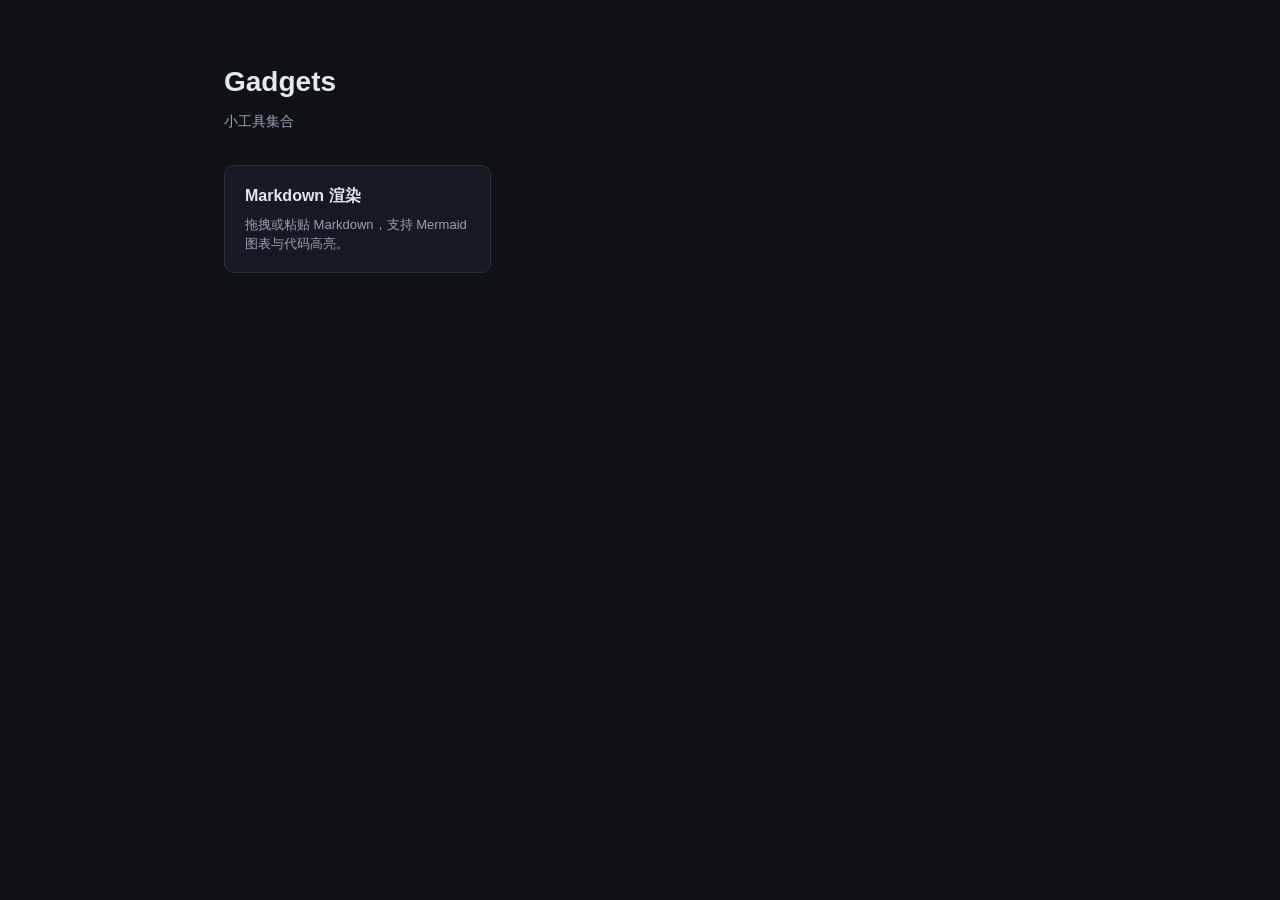
==== index.html @ c6bbdf9e "[GAD-1] Add Markdown viewer with Mermaid and code highlighting Static HTML/JS gadget loaded via CDN " ====
<!doctype html>
<html lang="zh-CN">
<head>
  <meta charset="utf-8" />
  <meta name="viewport" content="width=device-width, initial-scale=1" />
  <title>Gadgets · 小工具集</title>
  <link rel="stylesheet" href="assets/common.css" />
  <style>
    .home {
      max-width: 880px;
      margin: 0 auto;
      padding: 60px 24px;
    }
    .home h1 {
      font-size: 28px;
      margin: 0 0 8px;
    }
    .home .sub {
      color: var(--text-dim);
      margin-bottom: 32px;
    }
    .tool-grid {
      display: grid;
      grid-template-columns: repeat(auto-fill, minmax(260px, 1fr));
      gap: 16px;
    }
    .tool-card {
      display: block;
      padding: 18px 20px;
      background: var(--panel);
      border: 1px solid var(--border);
      border-radius: 10px;
      color: var(--text);
      transition: border-color 0.15s, transform 0.15s;
    }
    .tool-card:hover {
      border-color: var(--accent);
      transform: translateY(-2px);
      text-decoration: none;
    }
    .tool-card .name {
      font-size: 16px;
      font-weight: 600;
      margin-bottom: 6px;
    }
    .tool-card .desc {
      font-size: 13px;
      color: var(--text-dim);
      line-height: 1.5;
    }
  </style>
</head>
<body>
  <main class="home">
    <h1>Gadgets</h1>
    <div class="sub">小工具集合</div>
    <div class="tool-grid">
      <a class="tool-card" href="markdown/">
        <div class="name">Markdown 渲染</div>
        <div class="desc">拖拽或粘贴 Markdown，支持 Mermaid 图表与代码高亮。</div>
      </a>
    </div>
  </main>
</body>
</html>
---- assets/common.css ----
:root {
  --bg: #0f1115;
  --panel: #161922;
  --panel-2: #1c2030;
  --border: #2a2f42;
  --text: #e6e8ef;
  --text-dim: #9aa0b4;
  --accent: #7aa2f7;
  --accent-2: #bb9af7;
  --danger: #f7768e;
  --ok: #9ece6a;
  --code-bg: #11131a;
}

* { box-sizing: border-box; }

html, body {
  margin: 0;
  padding: 0;
  height: 100%;
  background: var(--bg);
  color: var(--text);
  font-family: -apple-system, BlinkMacSystemFont, "Segoe UI", "PingFang SC",
    "Hiragino Sans GB", "Microsoft YaHei", sans-serif;
  font-size: 14px;
  line-height: 1.55;
}

a { color: var(--accent); text-decoration: none; }
a:hover { text-decoration: underline; }

.app {
  display: flex;
  flex-direction: column;
  height: 100vh;
}

.app-header {
  display: flex;
  align-items: center;
  justify-content: space-between;
  padding: 10px 18px;
  background: var(--panel);
  border-bottom: 1px solid var(--border);
}

.app-header h1 {
  margin: 0;
  font-size: 15px;
  font-weight: 600;
  letter-spacing: 0.2px;
}

.app-header .actions {
  display: flex;
  gap: 8px;
  align-items: center;
}

.app-header .home-link {
  font-size: 12px;
  color: var(--text-dim);
}

button, .btn {
  background: var(--panel-2);
  color: var(--text);
  border: 1px solid var(--border);
  padding: 6px 12px;
  font-size: 13px;
  border-radius: 6px;
  cursor: pointer;
  font-family: inherit;
}

button:hover, .btn:hover {
  border-color: var(--accent);
  color: var(--accent);
}

.drop-overlay {
  position: fixed;
  inset: 0;
  background: rgba(122, 162, 247, 0.12);
  border: 3px dashed var(--accent);
  z-index: 999;
  display: none;
  align-items: center;
  justify-content: center;
  pointer-events: none;
  font-size: 18px;
  color: var(--accent);
  font-weight: 600;
}

.drop-overlay.active { display: flex; }
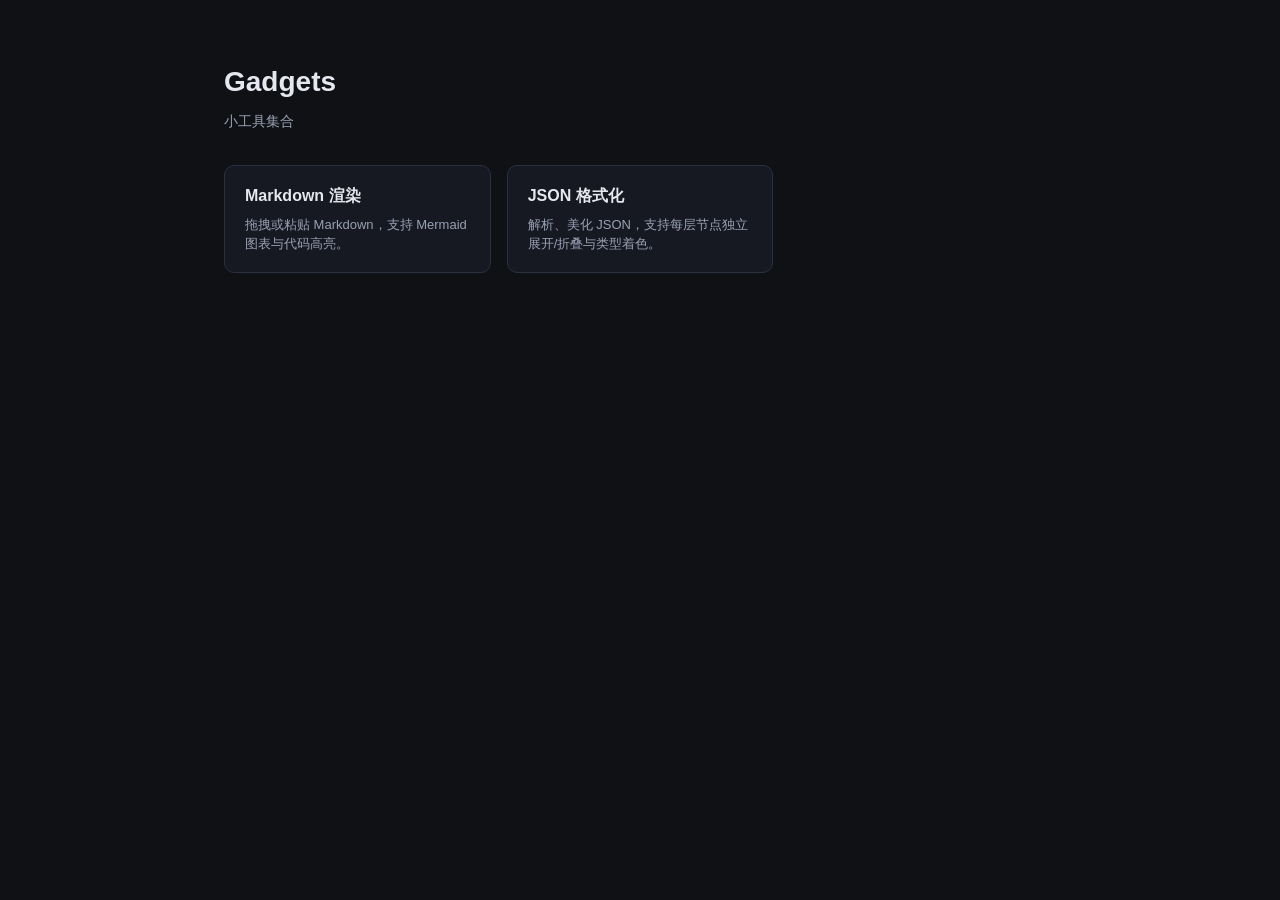
==== commit 8e74ef7f: "[GAD-2] Add JSON formatter with collapsible tree view Vanilla JS gadget — parses input via JSON.pars" ====
--- a/index.html
+++ b/index.html
@@ -59,6 +59,10 @@
         <div class="name">Markdown 渲染</div>
         <div class="desc">拖拽或粘贴 Markdown，支持 Mermaid 图表与代码高亮。</div>
       </a>
+      <a class="tool-card" href="json/">
+        <div class="name">JSON 格式化</div>
+        <div class="desc">解析、美化 JSON，支持每层节点独立展开/折叠与类型着色。</div>
+      </a>
     </div>
   </main>
 </body>
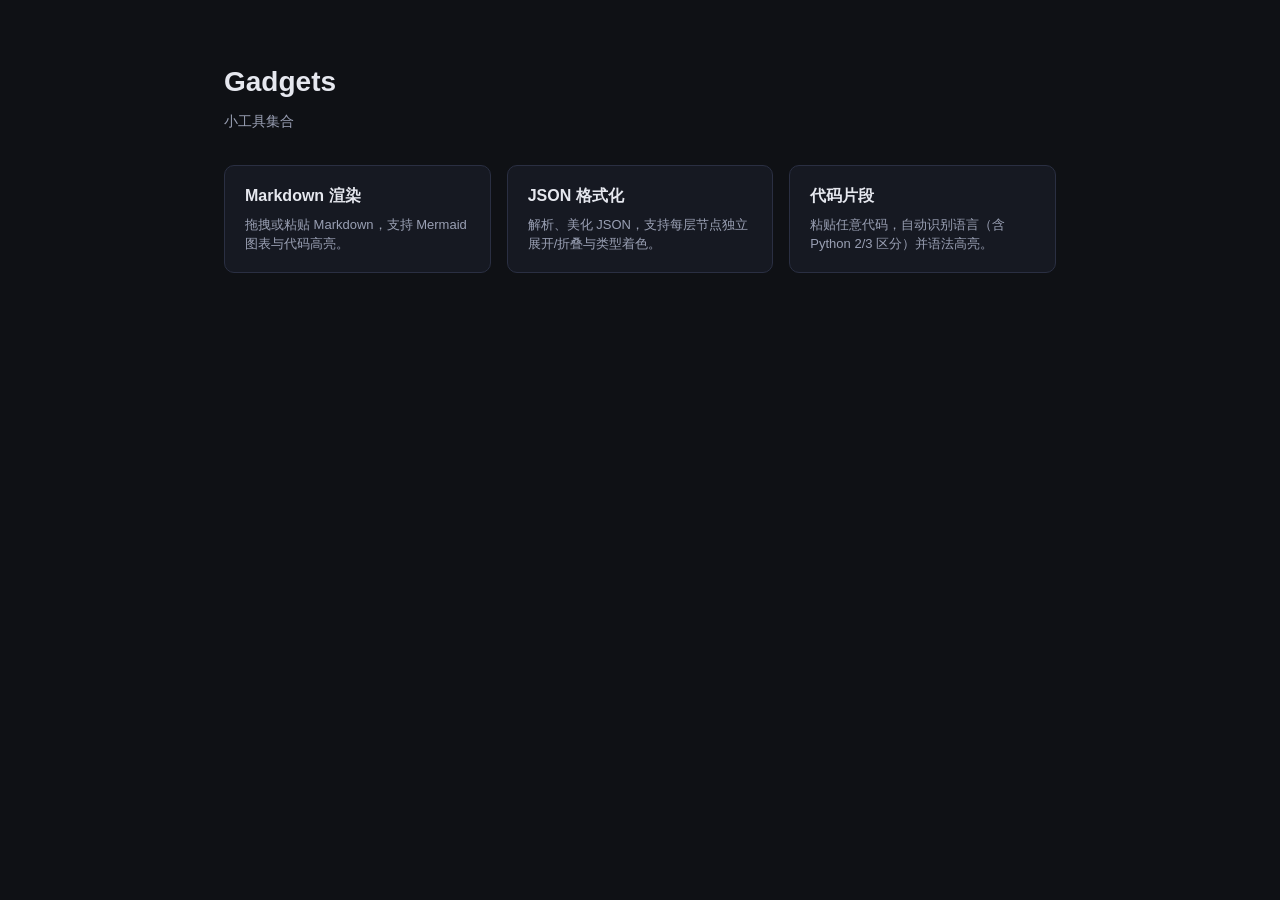
==== commit 13fa2ccb: "[GAD-3] Add code snippet editor with language auto-detect and highlighting Single editable pane with" ====
--- a/index.html
+++ b/index.html
@@ -63,6 +63,10 @@
         <div class="name">JSON 格式化</div>
         <div class="desc">解析、美化 JSON，支持每层节点独立展开/折叠与类型着色。</div>
       </a>
+      <a class="tool-card" href="code/">
+        <div class="name">代码片段</div>
+        <div class="desc">粘贴任意代码，自动识别语言（含 Python 2/3 区分）并语法高亮。</div>
+      </a>
     </div>
   </main>
 </body>
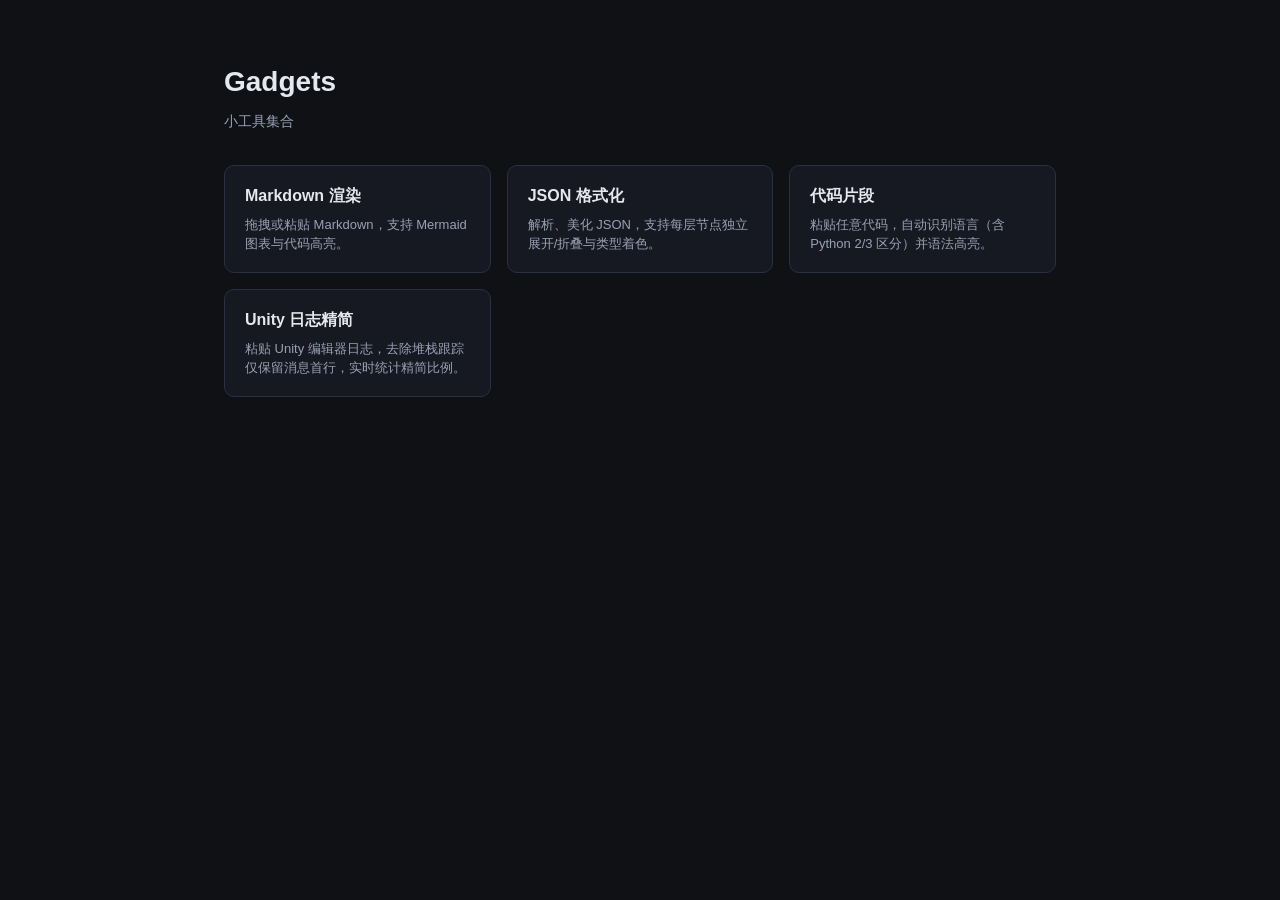
==== commit 82ef69dd: "[GAD-5] Merge Unity log simplifier as a new gadget Port unity-editor-log-sampler (Unity Log Simplifi" ====
--- a/index.html
+++ b/index.html
@@ -67,6 +67,10 @@
         <div class="name">代码片段</div>
         <div class="desc">粘贴任意代码，自动识别语言（含 Python 2/3 区分）并语法高亮。</div>
       </a>
+      <a class="tool-card" href="log/">
+        <div class="name">Unity 日志精简</div>
+        <div class="desc">粘贴 Unity 编辑器日志，去除堆栈跟踪仅保留消息首行，实时统计精简比例。</div>
+      </a>
     </div>
   </main>
 </body>
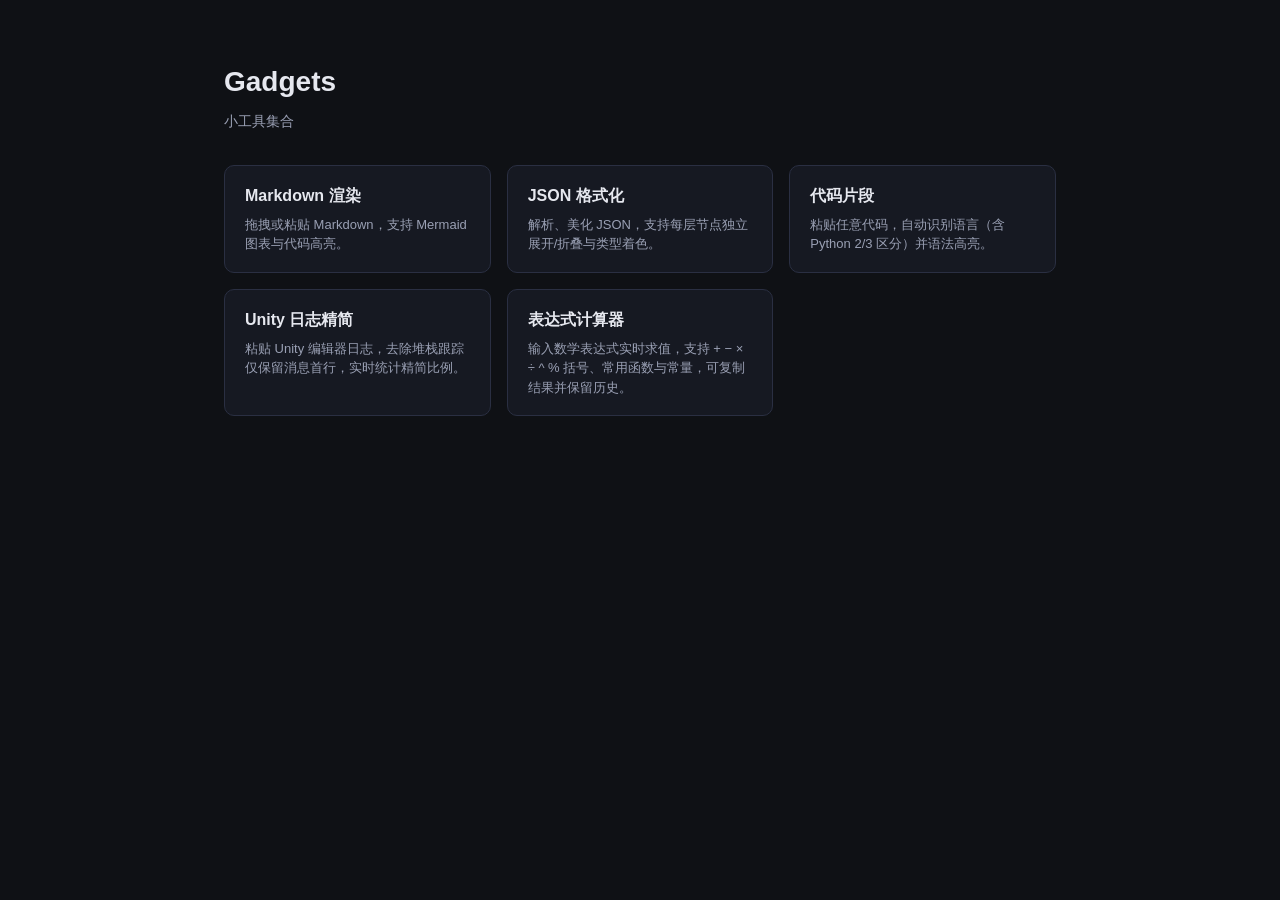
==== commit 379239f6: "[GAD-8] Add expression calculator gadget New self-contained gadget at calc/ that evaluates math expr" ====
--- a/index.html
+++ b/index.html
@@ -71,6 +71,10 @@
         <div class="name">Unity 日志精简</div>
         <div class="desc">粘贴 Unity 编辑器日志，去除堆栈跟踪仅保留消息首行，实时统计精简比例。</div>
       </a>
+      <a class="tool-card" href="calc/">
+        <div class="name">表达式计算器</div>
+        <div class="desc">输入数学表达式实时求值，支持 + − × ÷ ^ % 括号、常用函数与常量，可复制结果并保留历史。</div>
+      </a>
     </div>
   </main>
 </body>
